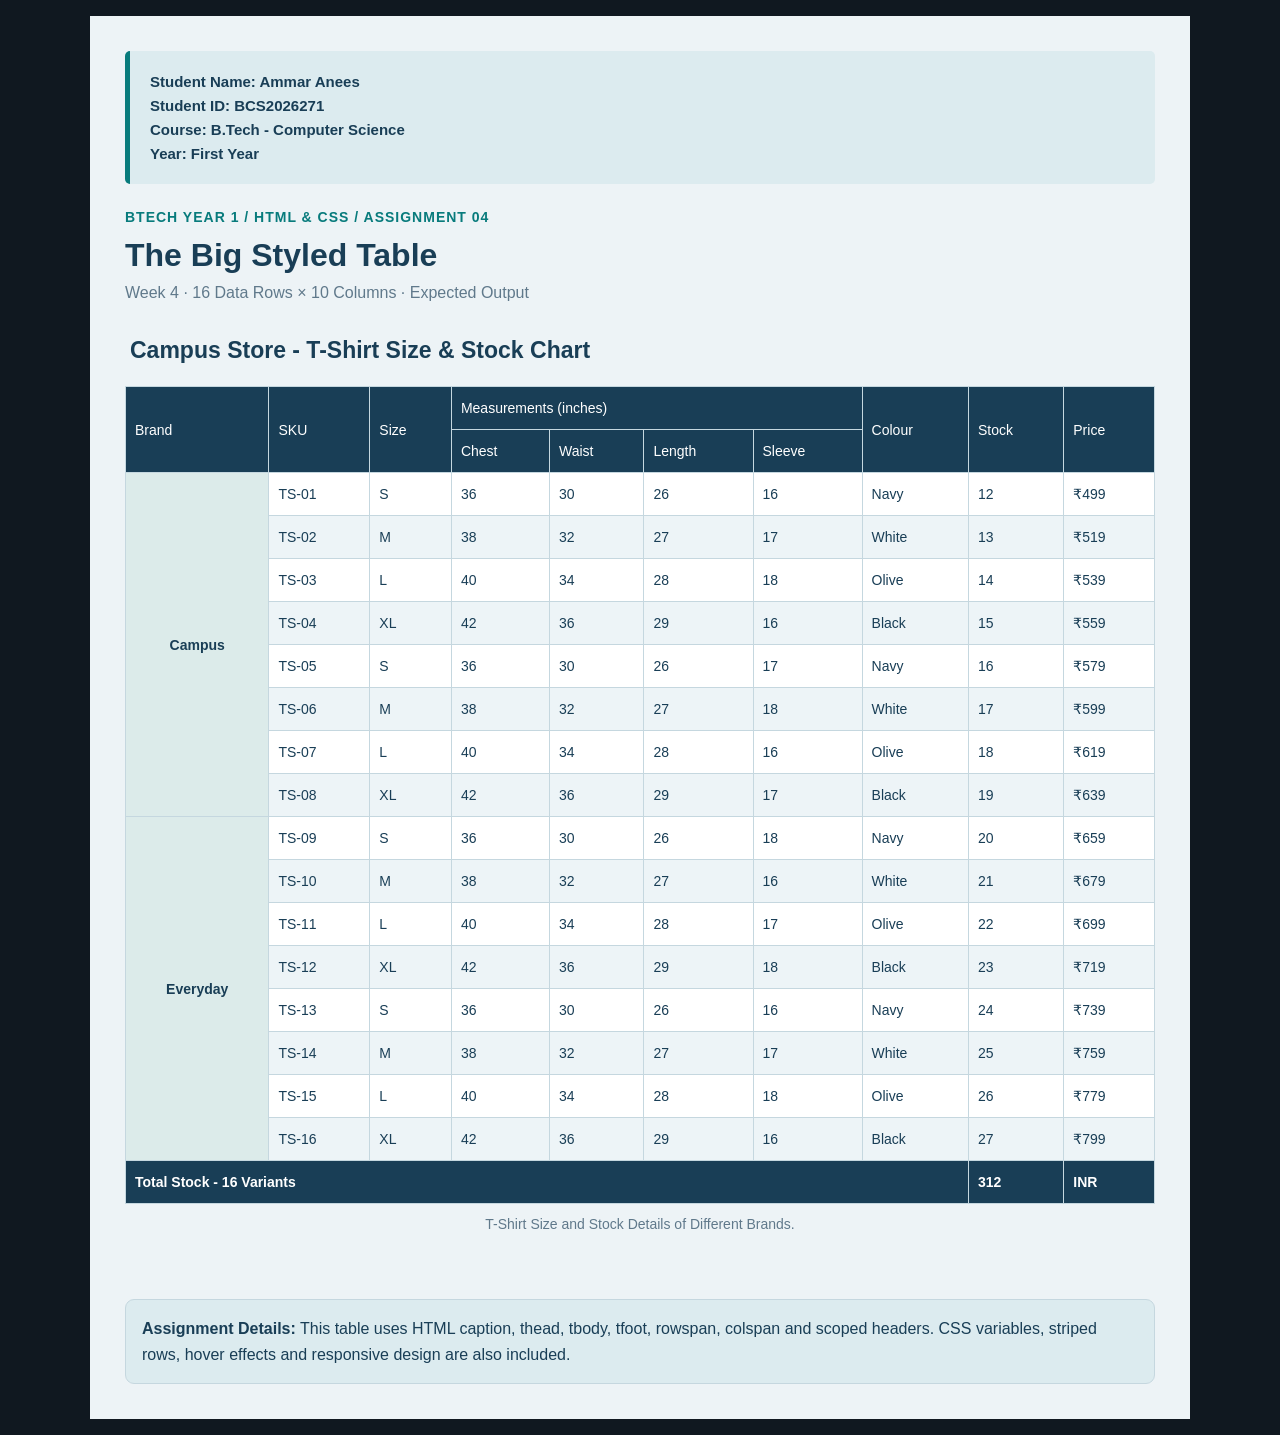
==== Mern Assignment/Assignment 3/index.html @ ac4c4b27 "Add files via upload My All assignment code is present in this Repo." ====
<!DOCTYPE html>
<html lang="en">
<head>
    <meta charset="UTF-8">
    <meta name="viewport" content="width=device-width, initial-scale=1.0">
    <title>Ammar Anees | Assignment 04</title>

    <style>
        :root {
            --primary: #193e56;
            --secondary: #dcebea;
            --background: #edf3f6;
            --border: #c5d7df;
            --text: #193e56;
            --white: #ffffff;
        }

        * {
            margin: 0;
            padding: 0;
            box-sizing: border-box;
        }

        body {
            font-family: Arial, sans-serif;
            background: #101820;
            padding: 16px;
            color: var(--text);
        }

        .container {
            max-width: 1100px;
            margin: auto;
            background: var(--background);
            padding: 35px;
        }

        .student-info {
            background: #dcebef;
            border-left: 5px solid #087b7c;
            padding: 15px 20px;
            margin-bottom: 25px;
            border-radius: 5px;
        }

        .student-info p {
            font-size: 15px;
            margin: 7px 0;
            font-weight: bold;
        }

        .top-heading {
            color: #087b7c;
            font-size: 14px;
            font-weight: bold;
            letter-spacing: 1px;
            margin-bottom: 12px;
        }

        h1 {
            font-size: 32px;
            margin-bottom: 10px;
        }

        .subtitle {
            color: #60798b;
            margin-bottom: 35px;
        }

        h2 {
            font-size: 23px;
            margin: 0 0 22px 5px;
        }

        .table-wrapper {
            overflow-x: auto;
        }

        table {
            width: 100%;
            border-collapse: collapse;
            background: var(--white);
            font-size: 14px;
        }

        caption {
            caption-side: bottom;
            padding: 12px;
            color: #60798b;
        }

        th, td {
            border: 1px solid var(--border);
            padding: 13px 9px;
            text-align: left;
        }

        thead th {
            background: var(--primary);
            color: white;
            font-weight: normal;
        }

        tbody tr:nth-child(even) {
            background: #edf4f7;
        }

        tbody tr:hover {
            background: #d4e8e8;
            transition: 0.2s;
        }

        .brand {
            background: var(--secondary);
            font-weight: bold;
            vertical-align: middle;
            text-align: center;
        }

        tfoot td {
            background: var(--primary);
            color: white;
            font-weight: bold;
        }

        .note {
            margin-top: 55px;
            padding: 16px;
            background: #dcebef;
            border: 1px solid var(--border);
            border-radius: 9px;
            line-height: 1.6;
        }

        @media screen and (max-width: 600px) {
            .container {
                padding: 18px;
            }

            h1 {
                font-size: 25px;
            }

            h2 {
                font-size: 19px;
            }

            table {
                min-width: 850px;
            }
        }
    </style>
</head>

<body>

<div class="container">

    <!-- Student Details -->

    <div class="student-info">
        <p>Student Name: Ammar Anees</p>
        <p>Student ID: BCS2026271</p>
        <p>Course: B.Tech - Computer Science</p>
        <p>Year: First Year</p>
    </div>

    <p class="top-heading">
        BTECH YEAR 1 / HTML & CSS / ASSIGNMENT 04
    </p>

    <h1>The Big Styled Table</h1>

    <p class="subtitle">
        Week 4 · 16 Data Rows × 10 Columns · Expected Output
    </p>

    <h2>Campus Store - T-Shirt Size & Stock Chart</h2>

    <div class="table-wrapper">

        <table>

            <caption>
                T-Shirt Size and Stock Details of Different Brands.
            </caption>

            <thead>
                <tr>
                    <th rowspan="2" scope="col">Brand</th>
                    <th rowspan="2" scope="col">SKU</th>
                    <th rowspan="2" scope="col">Size</th>
                    <th colspan="4" scope="colgroup">
                        Measurements (inches)
                    </th>
                    <th rowspan="2" scope="col">Colour</th>
                    <th rowspan="2" scope="col">Stock</th>
                    <th rowspan="2" scope="col">Price</th>
                </tr>

                <tr>
                    <th scope="col">Chest</th>
                    <th scope="col">Waist</th>
                    <th scope="col">Length</th>
                    <th scope="col">Sleeve</th>
                </tr>
            </thead>

            <tbody>

                <!-- Campus Brand -->

                <tr>
                    <th class="brand" rowspan="8" scope="rowgroup">
                        Campus
                    </th>
                    <td>TS-01</td>
                    <td>S</td>
                    <td>36</td>
                    <td>30</td>
                    <td>26</td>
                    <td>16</td>
                    <td>Navy</td>
                    <td>12</td>
                    <td>₹499</td>
                </tr>

                <tr>
                    <td>TS-02</td>
                    <td>M</td>
                    <td>38</td>
                    <td>32</td>
                    <td>27</td>
                    <td>17</td>
                    <td>White</td>
                    <td>13</td>
                    <td>₹519</td>
                </tr>

                <tr>
                    <td>TS-03</td>
                    <td>L</td>
                    <td>40</td>
                    <td>34</td>
                    <td>28</td>
                    <td>18</td>
                    <td>Olive</td>
                    <td>14</td>
                    <td>₹539</td>
                </tr>

                <tr>
                    <td>TS-04</td>
                    <td>XL</td>
                    <td>42</td>
                    <td>36</td>
                    <td>29</td>
                    <td>16</td>
                    <td>Black</td>
                    <td>15</td>
                    <td>₹559</td>
                </tr>

                <tr>
                    <td>TS-05</td>
                    <td>S</td>
                    <td>36</td>
                    <td>30</td>
                    <td>26</td>
                    <td>17</td>
                    <td>Navy</td>
                    <td>16</td>
                    <td>₹579</td>
                </tr>

                <tr>
                    <td>TS-06</td>
                    <td>M</td>
                    <td>38</td>
                    <td>32</td>
                    <td>27</td>
                    <td>18</td>
                    <td>White</td>
                    <td>17</td>
                    <td>₹599</td>
                </tr>

                <tr>
                    <td>TS-07</td>
                    <td>L</td>
                    <td>40</td>
                    <td>34</td>
                    <td>28</td>
                    <td>16</td>
                    <td>Olive</td>
                    <td>18</td>
                    <td>₹619</td>
                </tr>

                <tr>
                    <td>TS-08</td>
                    <td>XL</td>
                    <td>42</td>
                    <td>36</td>
                    <td>29</td>
                    <td>17</td>
                    <td>Black</td>
                    <td>19</td>
                    <td>₹639</td>
                </tr>

                <!-- Everyday Brand -->

                <tr>
                    <th class="brand" rowspan="8" scope="rowgroup">
                        Everyday
                    </th>
                    <td>TS-09</td>
                    <td>S</td>
                    <td>36</td>
                    <td>30</td>
                    <td>26</td>
                    <td>18</td>
                    <td>Navy</td>
                    <td>20</td>
                    <td>₹659</td>
                </tr>

                <tr>
                    <td>TS-10</td>
                    <td>M</td>
                    <td>38</td>
                    <td>32</td>
                    <td>27</td>
                    <td>16</td>
                    <td>White</td>
                    <td>21</td>
                    <td>₹679</td>
                </tr>

                <tr>
                    <td>TS-11</td>
                    <td>L</td>
                    <td>40</td>
                    <td>34</td>
                    <td>28</td>
                    <td>17</td>
                    <td>Olive</td>
                    <td>22</td>
                    <td>₹699</td>
                </tr>

                <tr>
                    <td>TS-12</td>
                    <td>XL</td>
                    <td>42</td>
                    <td>36</td>
                    <td>29</td>
                    <td>18</td>
                    <td>Black</td>
                    <td>23</td>
                    <td>₹719</td>
                </tr>

                <tr>
                    <td>TS-13</td>
                    <td>S</td>
                    <td>36</td>
                    <td>30</td>
                    <td>26</td>
                    <td>16</td>
                    <td>Navy</td>
                    <td>24</td>
                    <td>₹739</td>
                </tr>

                <tr>
                    <td>TS-14</td>
                    <td>M</td>
                    <td>38</td>
                    <td>32</td>
                    <td>27</td>
                    <td>17</td>
                    <td>White</td>
                    <td>25</td>
                    <td>₹759</td>
                </tr>

                <tr>
                    <td>TS-15</td>
                    <td>L</td>
                    <td>40</td>
                    <td>34</td>
                    <td>28</td>
                    <td>18</td>
                    <td>Olive</td>
                    <td>26</td>
                    <td>₹779</td>
                </tr>

                <tr>
                    <td>TS-16</td>
                    <td>XL</td>
                    <td>42</td>
                    <td>36</td>
                    <td>29</td>
                    <td>16</td>
                    <td>Black</td>
                    <td>27</td>
                    <td>₹799</td>
                </tr>

            </tbody>

            <tfoot>
                <tr>
                    <td colspan="8">
                        Total Stock - 16 Variants
                    </td>
                    <td>312</td>
                    <td>INR</td>
                </tr>
            </tfoot>

        </table>

    </div>

    <div class="note">
        <strong>Assignment Details:</strong>
        This table uses HTML caption, thead, tbody, tfoot,
        rowspan, colspan and scoped headers.
        CSS variables, striped rows, hover effects and
        responsive design are also included.
    </div>

</div>

</body>
</html>
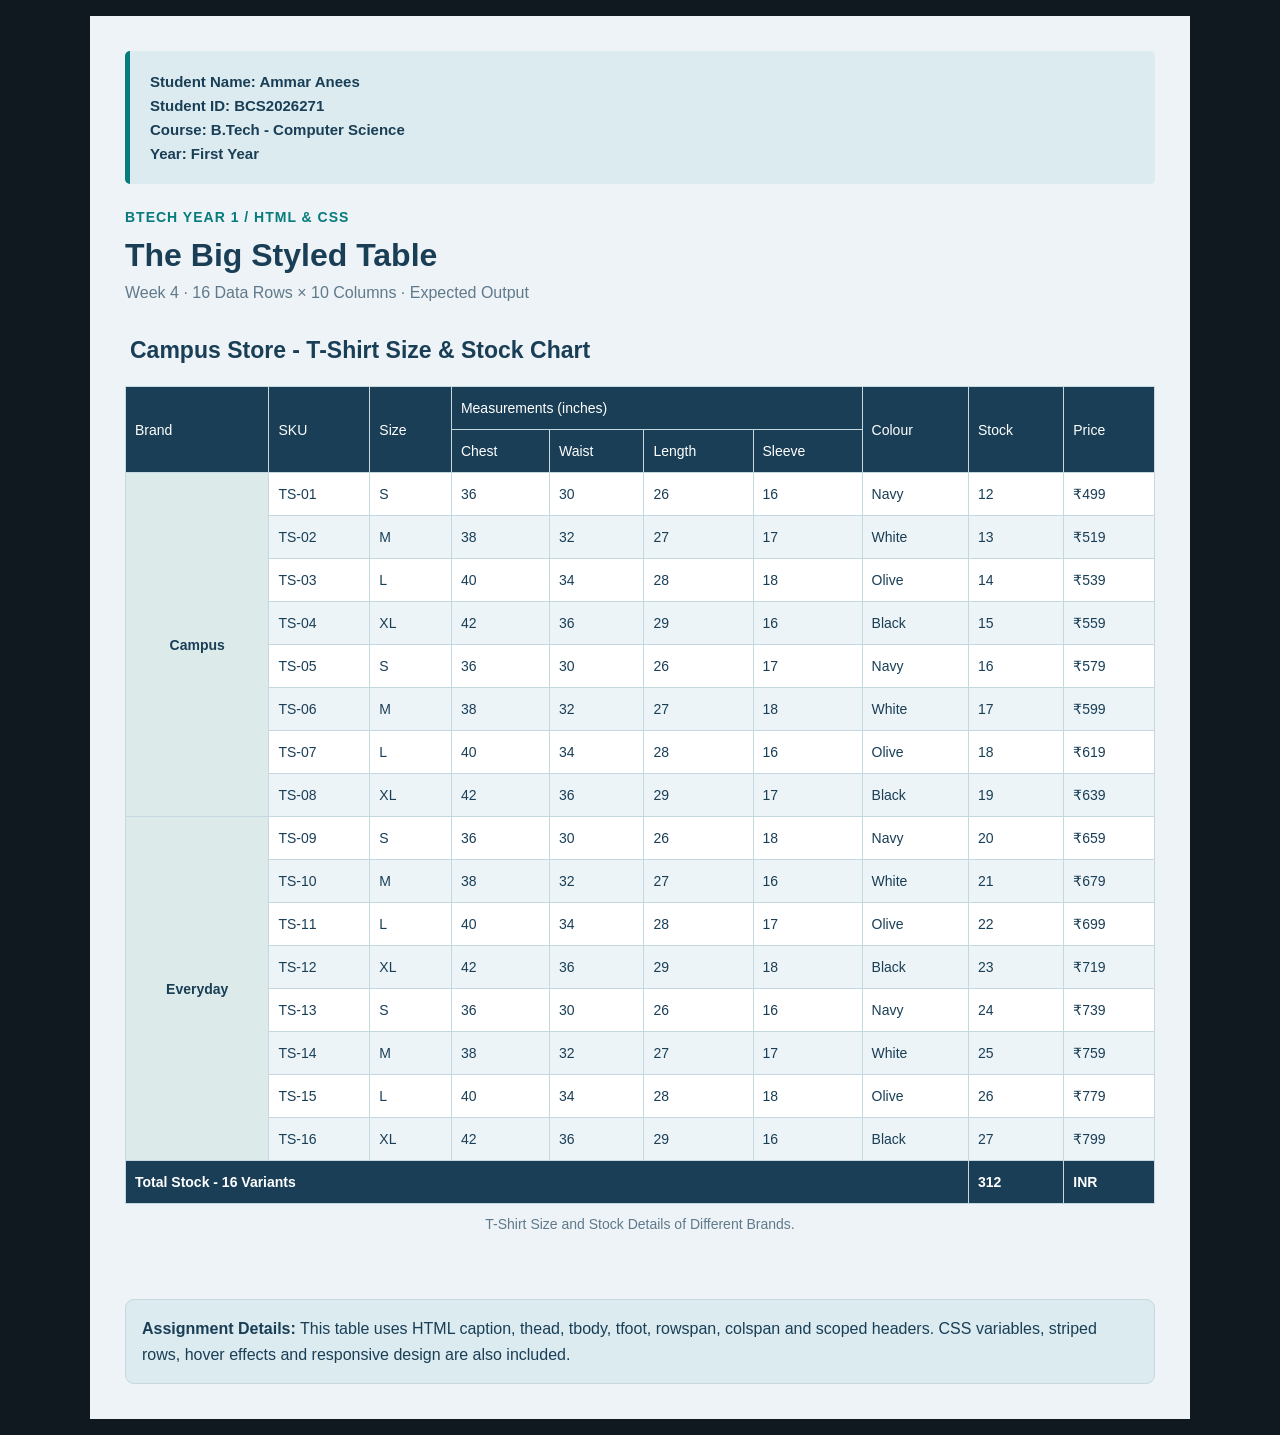
==== commit 55613a9e: "Add files via upload change coode in index.html file to fix layout of HTML" ====
--- a/Mern Assignment/Assignment 3/index.html
+++ b/Mern Assignment/Assignment 3/index.html
@@ -3,7 +3,7 @@
 <head>
     <meta charset="UTF-8">
     <meta name="viewport" content="width=device-width, initial-scale=1.0">
-    <title>Ammar Anees | Assignment 04</title>
+    <title>Ammar Anees</title>
 
     <style>
         :root {
@@ -166,7 +166,7 @@
     </div>
 
     <p class="top-heading">
-        BTECH YEAR 1 / HTML & CSS / ASSIGNMENT 04
+        BTECH YEAR 1 / HTML & CSS
     </p>
 
     <h1>The Big Styled Table</h1>
